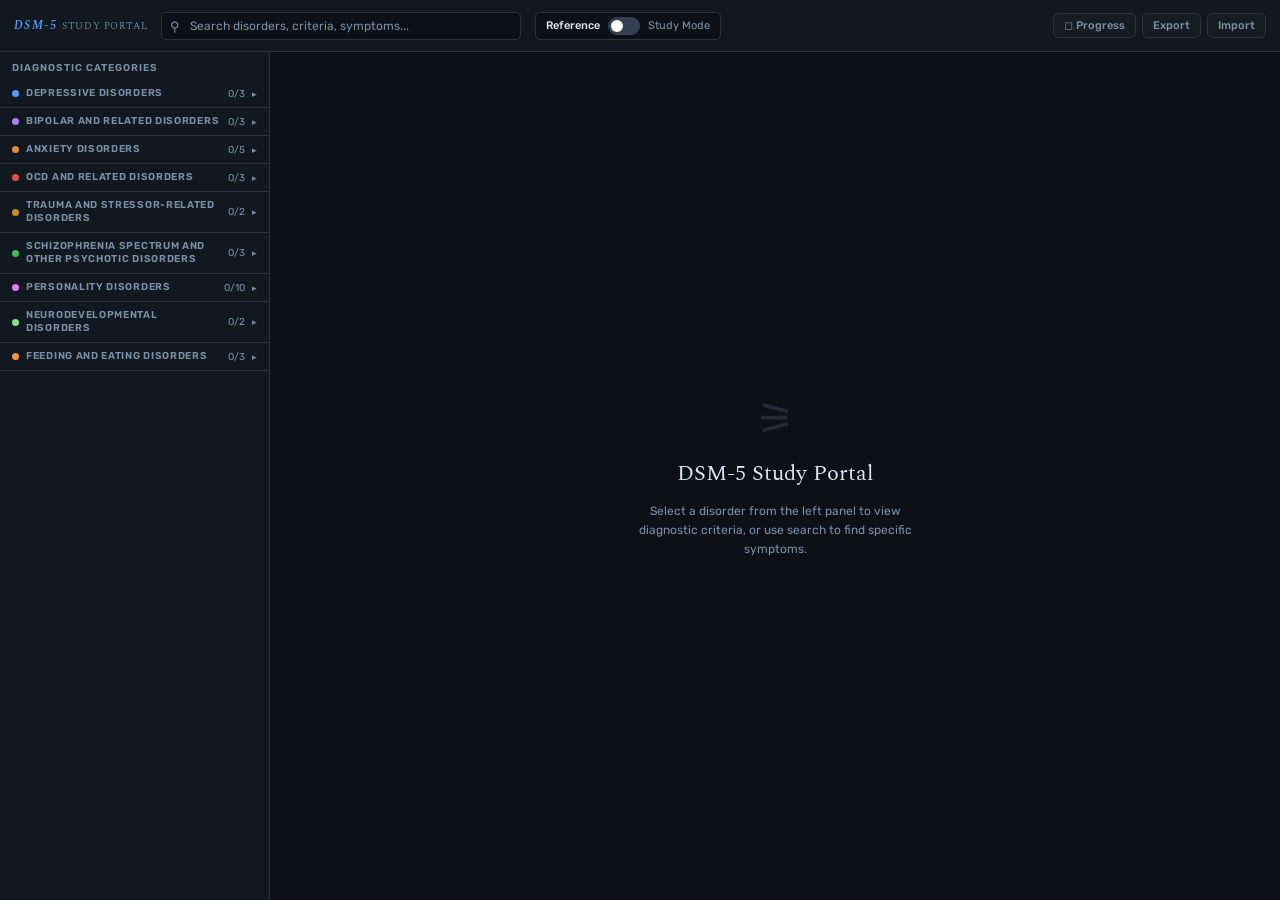
==== index.html @ ae320c0e "Refactor from one portable file solution. Move to fully hosted site architecture" ====
<!DOCTYPE html>
<html lang="en">
<head>
<meta charset="UTF-8">
<meta name="viewport" content="width=device-width, initial-scale=1.0">
<title>DSM-5 Diagnostic Criteria Study Portal</title>
<link href="https://fonts.googleapis.com/css2?family=Spectral:ital,wght@0,400;0,600;1,400&family=Rubik:wght@300;400;500;600&display=swap" rel="stylesheet">
<link rel="stylesheet" href="./styles.css">
</head>
<body>

<!-- TOPBAR -->
<div class="topbar">
  <button class="hamburger" id="hamburger" onclick="toggleDrawer()" aria-label="Menu">
    <span></span><span></span><span></span>
  </button>
  <div class="logo">DSM-5<span>STUDY PORTAL</span></div>
  <div class="search-wrap">
    <span class="si">&#9906;</span>
    <input type="text" id="searchInput" placeholder="Search disorders, criteria, symptoms..." autocomplete="off" />
  </div>
  <div class="mode-wrap">
    <span id="modeLeft">Reference</span>
    <label class="toggle">
      <input type="checkbox" id="studyToggle" />
      <span class="tslider"></span>
    </label>
    <span id="modeRight">Study Mode</span>
  </div>
  <div class="topbar-right">
    <button class="btn" onclick="showStats()">&#9723; Progress</button>
    <button class="btn" onclick="showExport()">Export</button>
    <button class="btn" onclick="showImport()">Import</button>
  </div>
</div>

<!-- SIDEBAR OVERLAY (mobile tap-outside-to-close) -->
<div class="sidebar-overlay" id="sidebarOverlay" onclick="closeDrawer()"></div>

<!-- MAIN -->
<div class="main">
  <div class="sidebar" id="sidebar"></div>
  <div class="content" id="content"></div>
</div>

<!-- QUIZ MODAL -->
<div class="modal-overlay" id="quizModal" style="display:none">
  <div class="modal" id="quizContent"></div>
</div>

<!-- STATS MODAL -->
<div class="modal-overlay" id="statsModal" style="display:none" onclick="if(event.target===this)closeModal('statsModal')">
  <div class="modal" id="statsContent"></div>
</div>

<!-- EXPORT MODAL -->
<div class="modal-overlay" id="exportModal" style="display:none" onclick="if(event.target===this)closeModal('exportModal')">
  <div class="modal" id="exportContent"></div>
</div>

<!-- IMPORT MODAL -->
<div class="modal-overlay" id="importModal" style="display:none" onclick="if(event.target===this)closeModal('importModal')">
  <div class="modal" id="importContent"></div>
</div>

<!-- FLASHCARD MODAL -->
<div class="modal-overlay" id="flashcardModal" style="display:none">
  <div class="modal fc-modal" id="flashcardContent"></div>
</div>

<!-- App scripts: load order matters (each file declares globals consumed by the next) -->
<script src="./js/data.js"></script>
<script src="./js/progress.js"></script>
<script src="./js/render.js"></script>
<script src="./js/quiz.js"></script>
<script src="./js/flashcards.js"></script>
<script src="./js/modals.js"></script>
<script src="./js/app.js"></script>

</body>
</html>
---- styles.css ----
:root {
  --bg: #0d1117;
  --sidebar: #111820;
  --card: #161c24;
  --card2: #1c2430;
  --border: #2a3240;
  --border2: #344052;
  --text: #dce6f0;
  --muted: #7a8fa6;
  --accent: #4d9cf6;
  --green: #3dba55;
  --yellow: #c8901e;
  --red: #e05252;
  --purple: #b07df0;
  --orange: #e8893a;
}
* { box-sizing: border-box; margin: 0; padding: 0; }
html, body { height: 100%; }
body {
  font-family: 'Rubik', sans-serif;
  background: var(--bg);
  color: var(--text);
  display: flex;
  flex-direction: column;
  height: 100vh;
  overflow: hidden;
  font-size: 13px;
}

/* TOPBAR */
.topbar {
  height: 52px;
  background: var(--sidebar);
  border-bottom: 1px solid var(--border);
  display: flex;
  align-items: center;
  padding: 0 14px;
  gap: 14px;
  flex-shrink: 0;
  z-index: 50;
}
.logo {
  font-size: 12px;
  font-weight: 600;
  letter-spacing: 0.12em;
  color: var(--accent);
  white-space: nowrap;
  font-family: 'Spectral', serif;
  font-style: italic;
}
.logo span { color: var(--muted); font-style: normal; font-weight: 300; font-size: 10px; margin-left: 4px; letter-spacing: 0.06em; }
.search-wrap { flex: 1; max-width: 360px; position: relative; }
.search-wrap input {
  width: 100%;
  background: var(--bg);
  border: 1px solid var(--border);
  border-radius: 5px;
  padding: 6px 10px 6px 28px;
  color: var(--text);
  font-family: 'Rubik', sans-serif;
  font-size: 12px;
  outline: none;
  transition: border-color 0.15s;
}
.search-wrap input:focus { border-color: var(--accent); }
.search-wrap input::placeholder { color: var(--muted); }
.si { position: absolute; left: 9px; top: 50%; transform: translateY(-50%); color: var(--muted); font-size: 13px; pointer-events: none; }
.mode-wrap {
  display: flex;
  align-items: center;
  gap: 8px;
  font-size: 11px;
  color: var(--muted);
  white-space: nowrap;
  padding: 4px 10px;
  background: var(--bg);
  border: 1px solid var(--border);
  border-radius: 5px;
}
.mode-label-active { color: var(--text); font-weight: 500; }
.toggle { position: relative; width: 32px; height: 18px; cursor: pointer; flex-shrink: 0; }
.toggle input { opacity: 0; width: 0; height: 0; }
.tslider {
  position: absolute; inset: 0;
  background: var(--border2);
  border-radius: 18px;
  transition: background 0.2s;
}
.tslider:before {
  content: '';
  position: absolute;
  width: 12px; height: 12px;
  background: #fff;
  border-radius: 50%;
  top: 3px; left: 3px;
  transition: transform 0.2s;
}
.toggle input:checked + .tslider { background: var(--accent); }
.toggle input:checked + .tslider:before { transform: translateX(14px); }
.topbar-right { display: flex; gap: 6px; margin-left: auto; }
.btn {
  background: var(--card);
  border: 1px solid var(--border);
  color: var(--muted);
  padding: 5px 10px;
  border-radius: 5px;
  font-size: 11px;
  cursor: pointer;
  font-family: 'Rubik', sans-serif;
  transition: all 0.15s;
  white-space: nowrap;
  font-weight: 500;
}
.btn:hover { border-color: var(--accent); color: var(--text); }
.btn-primary { background: var(--accent); color: #000; border-color: var(--accent); font-weight: 600; }
.btn-primary:hover { background: #74b4f8; }
.btn-danger { border-color: var(--red); color: var(--red); }
.btn-danger:hover { background: rgba(224,82,82,0.1); }

/* LAYOUT */
.main { display: flex; flex: 1; overflow: hidden; }

/* SIDEBAR */
.sidebar {
  width: 270px;
  background: var(--sidebar);
  border-right: 1px solid var(--border);
  overflow-y: auto;
  flex-shrink: 0;
  padding-bottom: 20px;
}
.sidebar::-webkit-scrollbar { width: 4px; }
.sidebar::-webkit-scrollbar-thumb { background: var(--border2); border-radius: 4px; }
.sidebar-header {
  padding: 10px 12px 6px;
  font-size: 10px;
  font-weight: 600;
  text-transform: uppercase;
  letter-spacing: 0.1em;
  color: var(--muted);
}
.chapter-block { border-bottom: 1px solid var(--border); }
.chapter-hdr {
  display: flex;
  align-items: center;
  padding: 7px 12px;
  cursor: pointer;
  gap: 7px;
  user-select: none;
  transition: background 0.1s;
}
.chapter-hdr:hover { background: rgba(255,255,255,0.02); }
.ch-dot { width: 7px; height: 7px; border-radius: 50%; flex-shrink: 0; }
.ch-name { font-size: 10px; font-weight: 600; text-transform: uppercase; letter-spacing: 0.07em; color: var(--muted); flex: 1; line-height: 1.3; }
.ch-pct { font-size: 10px; color: var(--muted); }
.ch-arr { font-size: 9px; color: var(--muted); transition: transform 0.2s; }
.chapter-block.open .ch-arr { transform: rotate(90deg); }
.disorder-list { display: none; padding: 2px 0; }
.chapter-block.open .disorder-list { display: block; }
.d-item {
  display: flex;
  align-items: center;
  padding: 5px 12px 5px 26px;
  cursor: pointer;
  gap: 7px;
  transition: all 0.1s;
  border-left: 2px solid transparent;
}
.d-item:hover { background: rgba(255,255,255,0.03); color: var(--text); }
.d-item.active { background: rgba(77,156,246,0.08); border-left-color: var(--accent); }
.d-name { font-size: 11px; color: var(--muted); line-height: 1.3; flex: 1; transition: color 0.1s; }
.d-item:hover .d-name, .d-item.active .d-name { color: var(--text); }
.d-item.active .d-name { color: var(--accent); }
.mbadge { width: 5px; height: 5px; border-radius: 50%; flex-shrink: 0; background: var(--border2); }
.mbadge.mastered { background: var(--green); }
.mbadge.learning { background: var(--yellow); }
.mbadge.attempted { background: var(--red); }

/* CONTENT */
.content { flex: 1; overflow-y: auto; padding: 24px 28px; }
.content::-webkit-scrollbar { width: 5px; }
.content::-webkit-scrollbar-thumb { background: var(--border2); border-radius: 4px; }

/* EMPTY STATE */
.empty {
  display: flex;
  flex-direction: column;
  align-items: center;
  justify-content: center;
  height: 100%;
  gap: 12px;
  color: var(--muted);
  text-align: center;
}
.empty-icon { font-size: 44px; opacity: 0.2; }
.empty h2 { font-family: 'Spectral', serif; font-size: 22px; color: var(--text); font-weight: 400; }
.empty p { font-size: 12px; max-width: 280px; line-height: 1.6; }

/* DISORDER CARD */
.disorder-card { max-width: 780px; }
.dcard-top {
  padding-bottom: 16px;
  margin-bottom: 20px;
  border-bottom: 1px solid var(--border);
  display: flex;
  justify-content: space-between;
  align-items: flex-start;
  gap: 16px;
}
.dcard-top-left { flex: 1; }
.dcode { font-size: 10px; font-weight: 600; letter-spacing: 0.12em; text-transform: uppercase; color: var(--muted); margin-bottom: 4px; }
.dtitle { font-family: 'Spectral', serif; font-size: 26px; font-weight: 600; color: var(--text); line-height: 1.2; margin-bottom: 8px; }
.dtags { display: flex; gap: 6px; flex-wrap: wrap; }
.tag {
  font-size: 10px;
  padding: 2px 7px;
  border-radius: 10px;
  border: 1px solid var(--border2);
  color: var(--muted);
}
.dcard-actions { display: flex; gap: 6px; flex-shrink: 0; padding-top: 4px; }

.sec-label {
  font-size: 10px;
  font-weight: 600;
  text-transform: uppercase;
  letter-spacing: 0.1em;
  color: var(--muted);
  margin: 16px 0 10px;
  display: flex;
  align-items: center;
  gap: 8px;
}
.sec-label::after { content: ''; flex: 1; height: 1px; background: var(--border); }

/* CRITERIA BLOCK */
.crit-block {
  background: var(--card);
  border: 1px solid var(--border);
  border-radius: 8px;
  margin-bottom: 10px;
  overflow: hidden;
  transition: border-color 0.15s;
}
.crit-block:hover { border-color: var(--border2); }
.crit-hdr { display: flex; align-items: flex-start; padding: 13px 14px; gap: 11px; }
.clabel {
  width: 22px; height: 22px;
  background: var(--accent);
  color: #000;
  border-radius: 4px;
  display: flex; align-items: center; justify-content: center;
  font-weight: 700; font-size: 11px;
  flex-shrink: 0; margin-top: 1px;
}
.crit-meta { flex: 1; }
.ctitle { font-weight: 500; font-size: 13px; margin-bottom: 3px; color: var(--text); }
.ctext { font-size: 12px; color: var(--muted); line-height: 1.6; }

/* STUDY MODE REVEAL */
.crit-body-wrap { position: relative; }
.crit-body { transition: none; }
.crit-body.hidden { display: none; }
.reveal-row {
  padding: 8px 14px 12px 47px;
  background: var(--card);
}
.reveal-btn {
  border: 1px dashed var(--border2);
  background: none;
  color: var(--muted);
  padding: 5px 12px;
  border-radius: 4px;
  font-size: 11px;
  cursor: pointer;
  font-family: 'Rubik', sans-serif;
  transition: all 0.15s;
}
.reveal-btn:hover { border-color: var(--accent); color: var(--accent); }

/* SUBCRITERIA */
.sub-list { margin-top: 8px; padding-top: 8px; border-top: 1px solid var(--border); padding-left: 0; }
.sub-item { display: flex; gap: 9px; padding: 4px 0; }
.slabel { color: var(--accent); font-weight: 500; min-width: 18px; flex-shrink: 0; font-size: 12px; }
.stext { font-size: 12px; color: var(--muted); line-height: 1.55; }

/* INFO BLOCKS */
.info-grid { display: grid; grid-template-columns: 1fr 1fr; gap: 10px; }
.info-block {
  background: var(--card);
  border: 1px solid var(--border);
  border-radius: 8px;
  padding: 12px 14px;
}
.info-block.full { grid-column: 1 / -1; }
.ibtitle { font-size: 10px; font-weight: 600; text-transform: uppercase; letter-spacing: 0.1em; color: var(--muted); margin-bottom: 8px; }
.ibtext { font-size: 12px; color: var(--text); line-height: 1.6; }
.iblist { list-style: none; }
.iblist li { font-size: 12px; color: var(--text); line-height: 1.6; padding: 2px 0; display: flex; gap: 6px; }
.iblist li::before { content: '•'; color: var(--accent); flex-shrink: 0; }

/* MASTERY ROW */
.mastery-row {
  display: flex;
  align-items: center;
  gap: 10px;
  margin-bottom: 20px;
  background: var(--card);
  border: 1px solid var(--border);
  border-radius: 8px;
  padding: 10px 14px;
}
.mastery-label { font-size: 11px; color: var(--muted); font-weight: 500; }
.mastery-score { font-size: 22px; font-family: 'Spectral', serif; font-weight: 600; }
.mastery-score.green { color: var(--green); }
.mastery-score.yellow { color: var(--yellow); }
.mastery-score.red { color: var(--red); }
.mastery-score.none { color: var(--muted); }
.mastery-detail { font-size: 11px; color: var(--muted); }
.mastery-sep { color: var(--border2); margin: 0 4px; }

/* MODAL */
.modal-overlay {
  position: fixed; inset: 0;
  background: rgba(0,0,0,0.75);
  z-index: 200;
  display: flex; align-items: center; justify-content: center;
  padding: 20px;
}
.modal {
  background: var(--sidebar);
  border: 1px solid var(--border2);
  border-radius: 12px;
  width: 100%; max-width: 620px;
  max-height: 88vh;
  overflow-y: auto;
  padding: 24px;
}
.modal::-webkit-scrollbar { width: 4px; }
.modal::-webkit-scrollbar-thumb { background: var(--border2); }
.modal-hdr { display: flex; justify-content: space-between; align-items: center; margin-bottom: 20px; }
.modal-title { font-family: 'Spectral', serif; font-size: 20px; font-weight: 600; }
.modal-close {
  background: none; border: 1px solid var(--border); color: var(--muted);
  width: 28px; height: 28px; border-radius: 5px; font-size: 16px;
  cursor: pointer; display: flex; align-items: center; justify-content: center;
  transition: all 0.15s;
}
.modal-close:hover { color: var(--text); border-color: var(--border2); }

/* QUIZ */
.quiz-phase-intro .qintro-disorder { font-family: 'Spectral', serif; font-size: 22px; font-weight: 600; margin-bottom: 6px; }
.quiz-phase-intro .qintro-sub { font-size: 12px; color: var(--muted); margin-bottom: 16px; }
.quiz-recall-area {
  width: 100%; background: var(--bg);
  border: 1px solid var(--border); border-radius: 6px;
  padding: 10px 12px; color: var(--text);
  font-family: 'Rubik', sans-serif; font-size: 12px;
  min-height: 100px; resize: vertical; outline: none;
  transition: border-color 0.15s; line-height: 1.6;
  margin-bottom: 12px;
}
.quiz-recall-area:focus { border-color: var(--accent); }
.quiz-recall-area::placeholder { color: var(--muted); }
.quiz-crit-card {
  background: var(--card);
  border: 1px solid var(--border);
  border-radius: 8px;
  padding: 14px;
  margin-bottom: 12px;
}
.qcc-lbl { font-size: 10px; font-weight: 600; text-transform: uppercase; letter-spacing: 0.1em; color: var(--accent); margin-bottom: 4px; }
.qcc-title { font-weight: 500; font-size: 13px; margin-bottom: 6px; }
.qcc-text { font-size: 12px; color: var(--muted); line-height: 1.6; margin-bottom: 12px; }
.qcc-sub { font-size: 12px; color: var(--muted); line-height: 1.55; padding: 4px 0; display: flex; gap: 8px; }
.qcc-sub .snum { color: var(--accent); font-weight: 500; min-width: 16px; }
.assess-row { display: flex; gap: 6px; margin-top: 8px; }
.assess-btn {
  flex: 1; padding: 7px 4px; border-radius: 5px;
  border: 1px solid var(--border); background: transparent;
  color: var(--muted); font-size: 11px; cursor: pointer;
  font-family: 'Rubik', sans-serif; transition: all 0.15s; font-weight: 500; text-align: center;
}
.assess-btn:hover { border-color: var(--border2); color: var(--text); }
.assess-btn.sel-knew { background: rgba(61,186,85,0.15); border-color: var(--green); color: var(--green); }
.assess-btn.sel-partial { background: rgba(200,144,30,0.12); border-color: var(--yellow); color: var(--yellow); }
.assess-btn.sel-missed { background: rgba(224,82,82,0.12); border-color: var(--red); color: var(--red); }
.quiz-progress-bar {
  background: var(--border);
  height: 3px; border-radius: 3px;
  margin-bottom: 16px; overflow: hidden;
}
.quiz-progress-fill { height: 100%; background: var(--accent); border-radius: 3px; transition: width 0.3s; }
.quiz-summary-score { text-align: center; padding: 20px 0; }
.qs-num { font-family: 'Spectral', serif; font-size: 52px; font-weight: 600; }
.qs-num.green { color: var(--green); }
.qs-num.yellow { color: var(--yellow); }
.qs-num.red { color: var(--red); }
.qs-label { font-size: 12px; color: var(--muted); margin-top: 4px; }
.qs-breakdown { display: flex; gap: 12px; justify-content: center; margin-top: 12px; }
.qs-bd-item { text-align: center; }
.qs-bd-num { font-size: 18px; font-weight: 600; font-family: 'Spectral', serif; }
.qs-bd-lbl { font-size: 10px; color: var(--muted); }

/* FLASHCARDS */
.fc-modal { max-width: 640px; }
.fc-hdr-row { display: flex; align-items: center; gap: 10px; margin-bottom: 14px; }
.fc-counter { font-size: 11px; color: var(--muted); font-weight: 500; white-space: nowrap; }
.fc-tag {
  font-size: 9px; font-weight: 600; text-transform: uppercase; letter-spacing: 0.08em;
  padding: 2px 7px; border-radius: 10px;
  border: 1px solid var(--border2); color: var(--muted);
  white-space: nowrap;
}
.fc-tag.criterion { color: var(--accent); border-color: var(--accent); }
.fc-tag.list { color: var(--purple); border-color: var(--purple); }
.fc-tag.duration { color: var(--yellow); border-color: var(--yellow); }
.fc-tag.differential { color: var(--red); border-color: var(--red); }
.fc-tag.specifier { color: var(--orange); border-color: var(--orange); }
.fc-tag.mnemonic { color: var(--green); border-color: var(--green); }
.fc-tag.pearl { color: var(--accent); border-color: var(--accent); }
.fc-tag.overview { color: var(--muted); border-color: var(--border2); }
.fc-progress {
  flex: 1;
  background: var(--border);
  height: 3px; border-radius: 3px; overflow: hidden;
}
.fc-progress-fill { height: 100%; background: var(--accent); transition: width 0.25s; }
.fc-card {
  background: var(--card);
  border: 1px solid var(--border);
  border-radius: 10px;
  padding: 22px 20px;
  min-height: 220px;
  display: flex; flex-direction: column;
  margin-bottom: 12px;
}
.fc-front {
  font-family: 'Spectral', serif;
  font-size: 17px;
  font-weight: 500;
  line-height: 1.5;
  color: var(--text);
  white-space: pre-line;
}
.fc-divider {
  border: none; border-top: 1px dashed var(--border2);
  margin: 16px 0 14px;
}
.fc-back {
  font-size: 13px;
  color: var(--text);
  line-height: 1.65;
  white-space: pre-line;
}
.fc-back .fcb-sub {
  display: block;
  margin: 6px 0;
  padding-left: 12px;
  border-left: 2px solid var(--border2);
  white-space: pre-line;
}
.fc-back .fcb-num { color: var(--accent); font-weight: 600; margin-right: 4px; }
.fc-reveal-wrap {
  flex: 1; display: flex; align-items: center; justify-content: center;
  margin-top: 14px;
}
.fc-reveal-btn {
  background: none;
  border: 1px dashed var(--border2);
  color: var(--muted);
  padding: 9px 18px;
  border-radius: 5px;
  font-size: 12px;
  font-family: 'Rubik', sans-serif;
  cursor: pointer;
  transition: all 0.15s;
}
.fc-reveal-btn:hover { border-color: var(--accent); color: var(--accent); }
.fc-mark-row { display: flex; gap: 8px; margin-bottom: 10px; }
.fc-mark-btn {
  flex: 1; padding: 9px; border-radius: 5px;
  border: 1px solid var(--border); background: transparent;
  color: var(--muted); font-size: 12px; cursor: pointer;
  font-family: 'Rubik', sans-serif; font-weight: 500;
  transition: all 0.15s;
}
.fc-mark-btn.review:hover { border-color: var(--red); color: var(--red); }
.fc-mark-btn.knew:hover { border-color: var(--green); color: var(--green); }
.fc-mark-btn.review.marked { background: rgba(224,82,82,0.15); border-color: var(--red); color: var(--red); }
.fc-mark-btn.knew.marked { background: rgba(61,186,85,0.15); border-color: var(--green); color: var(--green); }
.fc-nav-row { display: flex; gap: 6px; align-items: center; }
.fc-nav-row .btn { flex: 1; padding: 8px; }
.fc-nav-row .btn[disabled] { opacity: 0.4; cursor: not-allowed; }
.fc-hint { font-size: 10px; color: var(--muted); text-align: center; margin-top: 8px; }
.fc-summary { text-align: center; padding: 20px 0; }
.fc-sum-num { font-family: 'Spectral', serif; font-size: 48px; font-weight: 600; color: var(--accent); }
.fc-sum-row { display: flex; gap: 12px; justify-content: center; margin-top: 12px; margin-bottom: 18px; }
.fc-sum-item { text-align: center; }
.fc-sum-item .n { font-size: 20px; font-family: 'Spectral', serif; font-weight: 600; }
.fc-sum-item .l { font-size: 10px; color: var(--muted); text-transform: uppercase; letter-spacing: 0.08em; }
.fc-empty { text-align: center; padding: 40px 0; color: var(--muted); font-size: 13px; }
@media (max-width: 768px) {
  .fc-card { min-height: 260px; padding: 18px 14px; }
  .fc-front { font-size: 16px; }
  .fc-back { font-size: 13px; }
  .fc-mark-btn { padding: 12px; font-size: 13px; }
  .fc-nav-row .btn { padding: 11px; font-size: 12px; }
}

/* STATS MODAL */
.stats-grid { display: grid; grid-template-columns: repeat(3, 1fr); gap: 10px; margin-bottom: 20px; }
.stat-card { background: var(--card); border: 1px solid var(--border); border-radius: 8px; padding: 14px; text-align: center; }
.stat-val { font-family: 'Spectral', serif; font-size: 26px; font-weight: 600; }
.stat-val.green { color: var(--green); }
.stat-val.yellow { color: var(--yellow); }
.stat-val.red { color: var(--red); }
.stat-lbl { font-size: 10px; color: var(--muted); text-transform: uppercase; letter-spacing: 0.08em; margin-top: 2px; }
.chapter-prog-row {
  display: flex; align-items: center; gap: 10px;
  padding: 8px 0; border-bottom: 1px solid var(--border);
}
.ch-prog-name { font-size: 12px; flex: 1; }
.ch-prog-bar { flex: 2; background: var(--border); height: 4px; border-radius: 4px; overflow: hidden; }
.ch-prog-fill { height: 100%; border-radius: 4px; transition: width 0.4s; }
.ch-prog-pct { font-size: 11px; color: var(--muted); min-width: 32px; text-align: right; }

/* SEARCH RESULTS */
.sr-item {
  background: var(--card); border: 1px solid var(--border);
  border-radius: 8px; padding: 13px 15px; margin-bottom: 8px;
  cursor: pointer; transition: border-color 0.15s;
}
.sr-item:hover { border-color: var(--accent); }
.sr-disorder { font-weight: 500; font-size: 13px; margin-bottom: 2px; }
.sr-chapter { font-size: 10px; color: var(--muted); margin-bottom: 5px; text-transform: uppercase; letter-spacing: 0.07em; }
.sr-snippet { font-size: 11px; color: var(--muted); line-height: 1.5; }
.hl { background: rgba(77,156,246,0.18); color: var(--accent); border-radius: 2px; padding: 0 1px; }
.sr-empty { color: var(--muted); font-size: 13px; text-align: center; padding: 40px 0; }

/* IMPORT TEXTAREA */
.import-area {
  width: 100%; background: var(--bg);
  border: 1px solid var(--border); border-radius: 6px;
  padding: 10px; color: var(--text);
  font-family: monospace; font-size: 11px;
  min-height: 120px; resize: vertical; outline: none;
  margin-bottom: 10px;
}
.import-area:focus { border-color: var(--accent); }

/* HAMBURGER BUTTON - hidden on desktop */
.hamburger {
  display: none;
  background: none;
  border: 1px solid var(--border);
  border-radius: 5px;
  color: var(--muted);
  width: 34px; height: 34px;
  cursor: pointer;
  flex-direction: column;
  align-items: center;
  justify-content: center;
  gap: 4px;
  flex-shrink: 0;
  transition: border-color 0.15s;
}
.hamburger:hover { border-color: var(--accent); color: var(--text); }
.hamburger span {
  display: block;
  width: 16px; height: 1.5px;
  background: currentColor;
  border-radius: 2px;
  transition: all 0.2s;
}
.hamburger.open span:nth-child(1) { transform: translateY(5.5px) rotate(45deg); }
.hamburger.open span:nth-child(2) { opacity: 0; }
.hamburger.open span:nth-child(3) { transform: translateY(-5.5px) rotate(-45deg); }

/* SIDEBAR OVERLAY - mobile only */
.sidebar-overlay {
  display: none;
  position: fixed;
  inset: 0;
  background: rgba(0,0,0,0.6);
  z-index: 98;
}

/* SIDEBAR FOOTER for mobile actions */
.sidebar-footer {
  display: none;
  padding: 12px;
  border-top: 1px solid var(--border);
  gap: 6px;
  flex-direction: column;
}
.sidebar-footer .btn { text-align: center; padding: 10px; font-size: 12px; }

/* ============================================================
   MOBILE LAYOUT - auto-detected via media query
   ============================================================ */
@media (max-width: 768px) {

  body { font-size: 14px; }

  /* Topbar: logo + search + hamburger only */
  .topbar { padding: 0 12px; gap: 10px; height: 52px; }
  .topbar-right { display: none; }
  .mode-wrap { display: none; }
  .search-wrap { max-width: none; flex: 1; }
  .search-wrap input { font-size: 14px; padding: 8px 10px 8px 30px; }
  .hamburger { display: flex; }

  /* Sidebar becomes off-canvas drawer */
  .sidebar {
    position: fixed;
    top: 52px;
    left: 0;
    bottom: 0;
    width: 300px;
    max-width: 85vw;
    z-index: 99;
    transform: translateX(-100%);
    transition: transform 0.25s cubic-bezier(0.4, 0, 0.2, 1);
    border-right: 1px solid var(--border2);
    padding-bottom: 0;
    display: flex;
    flex-direction: column;
  }
  .sidebar.drawer-open { transform: translateX(0); }
  .sidebar-overlay { display: block; opacity: 0; pointer-events: none; transition: opacity 0.25s; top: 52px; }
  .sidebar-overlay.visible { opacity: 1; pointer-events: auto; }

  /* Scrollable disorder list inside drawer */
  .sidebar-scroll {
    flex: 1;
    overflow-y: auto;
    -webkit-overflow-scrolling: touch;
  }

  /* Footer buttons inside drawer */
  .sidebar-footer { display: flex; }

  /* Content takes full width */
  .content { padding: 16px; }

  /* Disorder card */
  .disorder-card { max-width: 100%; }
  .dcard-top { flex-direction: column; gap: 10px; }
  .dcard-actions { flex-wrap: wrap; }
  .dcard-actions .btn { flex: 1; text-align: center; padding: 9px 8px; font-size: 12px; }
  .dtitle { font-size: 21px; }

  /* Mastery row wraps gracefully */
  .mastery-row { flex-wrap: wrap; gap: 6px; }
  .mastery-sep { display: none; }

  /* Criteria blocks: larger tap targets */
  .crit-hdr { padding: 14px 12px; }
  .reveal-btn { padding: 10px 14px; font-size: 13px; width: 100%; }
  .reveal-row { padding: 8px 12px 12px; }

  /* Assess buttons: taller */
  .assess-btn { padding: 11px 4px; font-size: 12px; }

  /* Info grid single column */
  .info-grid { grid-template-columns: 1fr; }
  .info-block.full { grid-column: 1; }

  /* Modals: full screen slide-up on mobile */
  .modal-overlay { align-items: flex-end; padding: 0; }
  .modal {
    border-radius: 14px 14px 0 0;
    max-width: 100%;
    max-height: 92vh;
    padding: 20px 16px;
    border-left: none;
    border-right: none;
    border-bottom: none;
  }

  /* Stats grid 2-col instead of 3 */
  .stats-grid { grid-template-columns: repeat(2, 1fr); }

  /* Search results */
  .sr-item { padding: 14px; }
  .sr-disorder { font-size: 14px; }

  /* Empty state */
  .empty h2 { font-size: 19px; }
  .empty p { font-size: 13px; }

  /* Study mode toggle in sidebar footer instead of topbar */
  .mobile-mode-wrap {
    display: flex;
    align-items: center;
    justify-content: space-between;
    padding: 10px 12px;
    border-bottom: 1px solid var(--border);
    font-size: 12px;
    color: var(--muted);
  }
  .mobile-mode-inner { display: flex; align-items: center; gap: 8px; }
}

@media (max-width: 768px) {
  /* Ensure chapter/disorder items have comfortable tap height */
  .chapter-hdr { padding: 11px 12px; }
  .d-item { padding: 9px 12px 9px 28px; }
  .d-name { font-size: 12px; }
  .ch-name { font-size: 11px; }
}
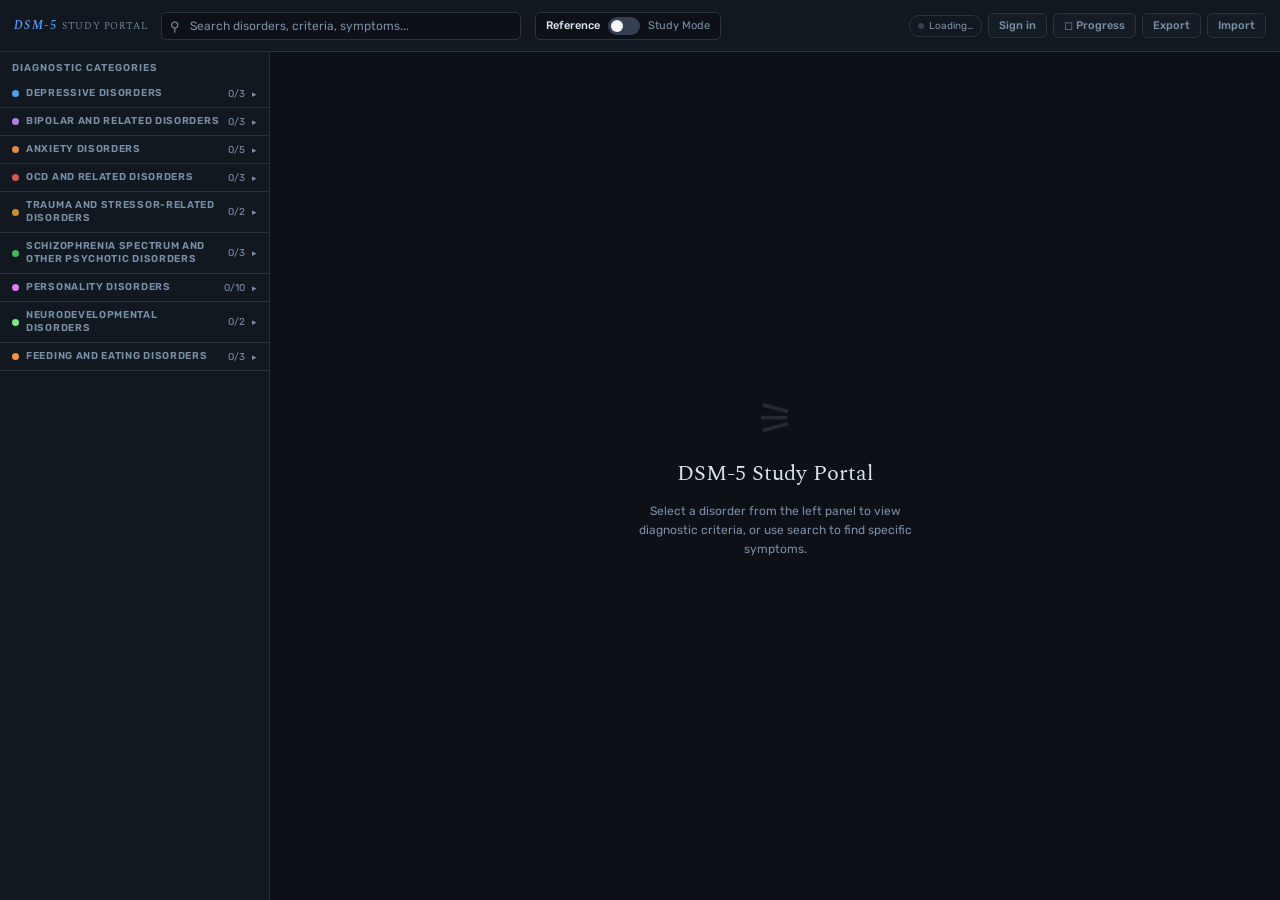
==== commit 101d8e39: "Add Google Drive sync (drive.appdata, browser-only OAuth) Stores progress as a JSON blob in the per-" ====
--- a/index.html
+++ b/index.html
@@ -6,6 +6,8 @@
 <title>DSM-5 Diagnostic Criteria Study Portal</title>
 <link href="https://fonts.googleapis.com/css2?family=Spectral:ital,wght@0,400;0,600;1,400&family=Rubik:wght@300;400;500;600&display=swap" rel="stylesheet">
 <link rel="stylesheet" href="./styles.css">
+<!-- Google Identity Services for OAuth (Drive sync). Loads async; drive.js polls for readiness. -->
+<script src="https://accounts.google.com/gsi/client" async defer></script>
 </head>
 <body>
 
@@ -28,6 +30,8 @@
     <span id="modeRight">Study Mode</span>
   </div>
   <div class="topbar-right">
+    <span class="drive-status" data-kind="loading">Loading…</span>
+    <button class="btn drive-sign-btn" disabled>Sign in</button>
     <button class="btn" onclick="showStats()">&#9723; Progress</button>
     <button class="btn" onclick="showExport()">Export</button>
     <button class="btn" onclick="showImport()">Import</button>
@@ -71,6 +75,7 @@
 <!-- App scripts: load order matters (each file declares globals consumed by the next) -->
 <script src="./js/data.js"></script>
 <script src="./js/progress.js"></script>
+<script src="./js/drive.js"></script>
 <script src="./js/render.js"></script>
 <script src="./js/quiz.js"></script>
 <script src="./js/flashcards.js"></script>
--- a/styles.css
+++ b/styles.css
@@ -116,6 +116,33 @@
 .btn-primary:hover { background: #74b4f8; }
 .btn-danger { border-color: var(--red); color: var(--red); }
 .btn-danger:hover { background: rgba(224,82,82,0.1); }
+
+/* DRIVE SYNC STATUS PILL */
+.drive-status {
+  font-size: 10px;
+  color: var(--muted);
+  padding: 4px 8px;
+  border: 1px solid var(--border);
+  border-radius: 10px;
+  display: inline-flex;
+  align-items: center;
+  gap: 5px;
+  white-space: nowrap;
+  align-self: center;
+}
+.drive-status::before {
+  content: '';
+  width: 6px; height: 6px;
+  border-radius: 50%;
+  background: var(--border2);
+  flex-shrink: 0;
+}
+.drive-status[data-kind="synced"]::before { background: var(--green); }
+.drive-status[data-kind="syncing"]::before,
+.drive-status[data-kind="pending"]::before { background: var(--yellow); }
+.drive-status[data-kind="error"]::before { background: var(--red); }
+.drive-status[data-kind="signed_out"] { display: none; }
+.drive-status[data-kind="disabled"] { display: none; }
 
 /* LAYOUT */
 .main { display: flex; flex: 1; overflow: hidden; }
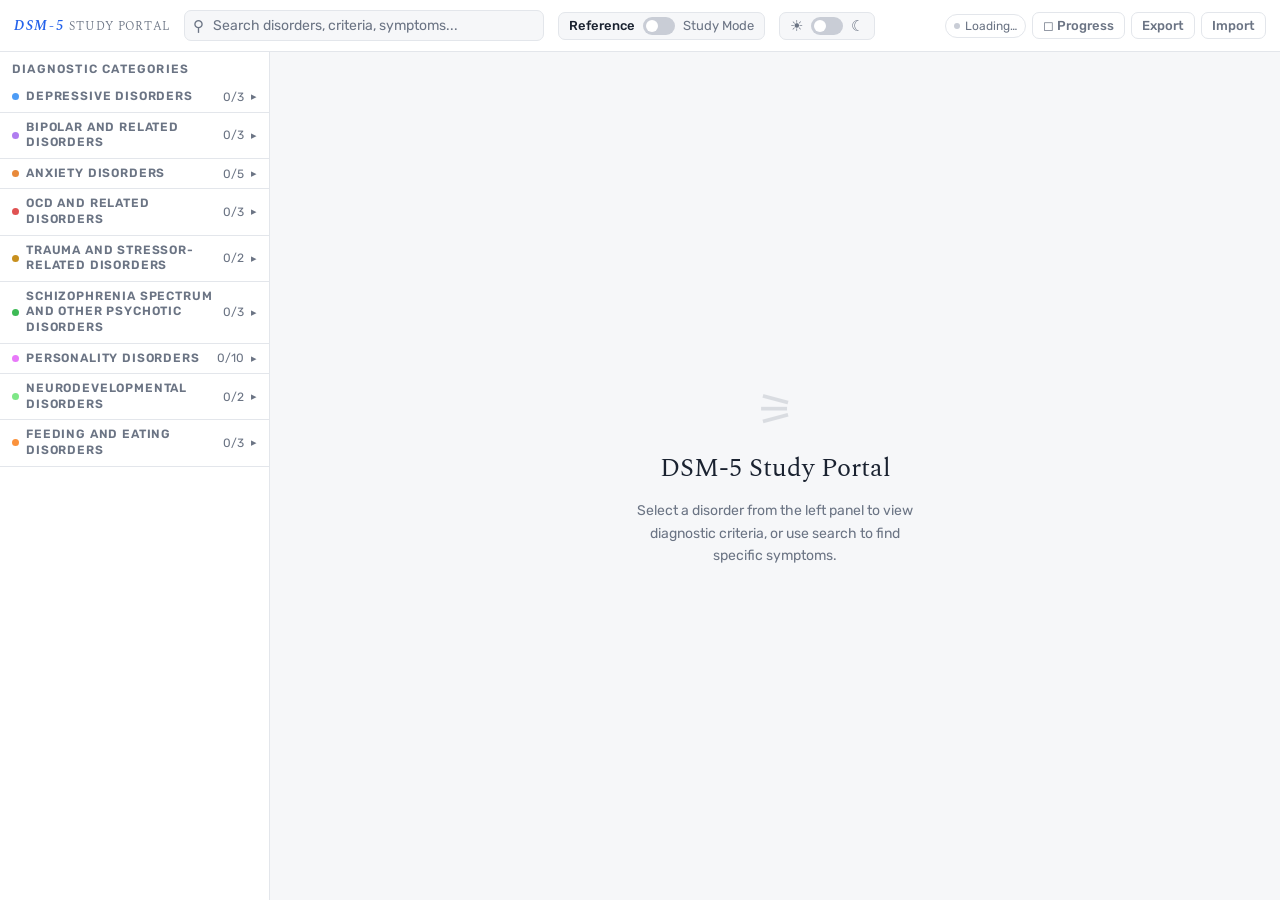
==== commit b095123d: "Enhance mobile UI with theme toggle and improve medication display - Added a mobile theme toggle fea" ====
--- a/index.html
+++ b/index.html
@@ -5,6 +5,15 @@
 <meta name="viewport" content="width=device-width, initial-scale=1.0">
 <title>DSM-5 Diagnostic Criteria Study Portal</title>
 <link href="https://fonts.googleapis.com/css2?family=Spectral:ital,wght@0,400;0,600;1,400&family=Rubik:wght@300;400;500;600&display=swap" rel="stylesheet">
+<!-- Apply persisted theme before stylesheet renders to avoid flash of wrong theme -->
+<script>
+  (function(){
+    try {
+      var t = localStorage.getItem('dsm5_theme');
+      if (t === 'dark') document.documentElement.setAttribute('data-theme', 'dark');
+    } catch(e) {}
+  })();
+</script>
 <link rel="stylesheet" href="./styles.css">
 <!-- Google Identity Services for OAuth (Drive sync). Loads async; drive.js polls for readiness. -->
 <script src="https://accounts.google.com/gsi/client" async defer></script>
@@ -28,6 +37,14 @@
       <span class="tslider"></span>
     </label>
     <span id="modeRight">Study Mode</span>
+  </div>
+  <div class="mode-wrap theme-wrap" title="Toggle light / dark theme">
+    <span style="font-size:15px" aria-hidden="true">☀</span>
+    <label class="toggle">
+      <input type="checkbox" id="themeToggle" aria-label="Toggle dark theme" />
+      <span class="tslider"></span>
+    </label>
+    <span style="font-size:15px" aria-hidden="true">☾</span>
   </div>
   <div class="topbar-right">
     <span class="drive-status" data-kind="loading">Loading…</span>
--- a/styles.css
+++ b/styles.css
@@ -1,4 +1,26 @@
 :root {
+  /* Light theme — default */
+  --bg: #f6f7f9;
+  --sidebar: #ffffff;
+  --card: #ffffff;
+  --card2: #f1f3f6;
+  --border: #e3e6eb;
+  --border2: #c9cdd6;
+  --text: #1a2230;
+  --muted: #6b7484;
+  --accent: #2563eb;
+  --accent-soft: rgba(37, 99, 235, 0.10);
+  --green: #16a34a;
+  --yellow: #b45309;
+  --red: #dc2626;
+  --purple: #7c3aed;
+  --orange: #ea580c;
+  --shadow-card: 0 1px 2px rgba(15, 23, 42, 0.04), 0 1px 3px rgba(15, 23, 42, 0.03);
+  --shadow-pop: 0 10px 30px rgba(15, 23, 42, 0.12);
+  --hover-row: rgba(15, 23, 42, 0.04);
+}
+
+:root[data-theme="dark"] {
   --bg: #0d1117;
   --sidebar: #111820;
   --card: #161c24;
@@ -8,11 +30,15 @@
   --text: #dce6f0;
   --muted: #7a8fa6;
   --accent: #4d9cf6;
+  --accent-soft: rgba(77, 156, 246, 0.12);
   --green: #3dba55;
   --yellow: #c8901e;
   --red: #e05252;
   --purple: #b07df0;
   --orange: #e8893a;
+  --shadow-card: none;
+  --shadow-pop: 0 10px 30px rgba(0, 0, 0, 0.45);
+  --hover-row: rgba(255, 255, 255, 0.03);
 }
 * { box-sizing: border-box; margin: 0; padding: 0; }
 html, body { height: 100%; }
@@ -24,7 +50,7 @@
   flex-direction: column;
   height: 100vh;
   overflow: hidden;
-  font-size: 13px;
+  font-size: 15px;
 }
 
 /* TOPBAR */
@@ -40,7 +66,7 @@
   z-index: 50;
 }
 .logo {
-  font-size: 12px;
+  font-size: 14px;
   font-weight: 600;
   letter-spacing: 0.12em;
   color: var(--accent);
@@ -48,34 +74,34 @@
   font-family: 'Spectral', serif;
   font-style: italic;
 }
-.logo span { color: var(--muted); font-style: normal; font-weight: 300; font-size: 10px; margin-left: 4px; letter-spacing: 0.06em; }
+.logo span { color: var(--muted); font-style: normal; font-weight: 300; font-size: 12px; margin-left: 4px; letter-spacing: 0.06em; }
 .search-wrap { flex: 1; max-width: 360px; position: relative; }
 .search-wrap input {
   width: 100%;
   background: var(--bg);
   border: 1px solid var(--border);
-  border-radius: 5px;
+  border-radius: 7px;
   padding: 6px 10px 6px 28px;
   color: var(--text);
   font-family: 'Rubik', sans-serif;
-  font-size: 12px;
+  font-size: 14px;
   outline: none;
   transition: border-color 0.15s;
 }
 .search-wrap input:focus { border-color: var(--accent); }
 .search-wrap input::placeholder { color: var(--muted); }
-.si { position: absolute; left: 9px; top: 50%; transform: translateY(-50%); color: var(--muted); font-size: 13px; pointer-events: none; }
+.si { position: absolute; left: 9px; top: 50%; transform: translateY(-50%); color: var(--muted); font-size: 15px; pointer-events: none; }
 .mode-wrap {
   display: flex;
   align-items: center;
   gap: 8px;
-  font-size: 11px;
+  font-size: 13px;
   color: var(--muted);
   white-space: nowrap;
   padding: 4px 10px;
   background: var(--bg);
   border: 1px solid var(--border);
-  border-radius: 5px;
+  border-radius: 7px;
 }
 .mode-label-active { color: var(--text); font-weight: 500; }
 .toggle { position: relative; width: 32px; height: 18px; cursor: pointer; flex-shrink: 0; }
@@ -103,8 +129,8 @@
   border: 1px solid var(--border);
   color: var(--muted);
   padding: 5px 10px;
-  border-radius: 5px;
-  font-size: 11px;
+  border-radius: 7px;
+  font-size: 13px;
   cursor: pointer;
   font-family: 'Rubik', sans-serif;
   transition: all 0.15s;
@@ -119,11 +145,11 @@
 
 /* DRIVE SYNC STATUS PILL */
 .drive-status {
-  font-size: 10px;
+  font-size: 12px;
   color: var(--muted);
   padding: 4px 8px;
   border: 1px solid var(--border);
-  border-radius: 10px;
+  border-radius: 12px;
   display: inline-flex;
   align-items: center;
   gap: 5px;
@@ -160,7 +186,7 @@
 .sidebar::-webkit-scrollbar-thumb { background: var(--border2); border-radius: 4px; }
 .sidebar-header {
   padding: 10px 12px 6px;
-  font-size: 10px;
+  font-size: 12px;
   font-weight: 600;
   text-transform: uppercase;
   letter-spacing: 0.1em;
@@ -178,9 +204,9 @@
 }
 .chapter-hdr:hover { background: rgba(255,255,255,0.02); }
 .ch-dot { width: 7px; height: 7px; border-radius: 50%; flex-shrink: 0; }
-.ch-name { font-size: 10px; font-weight: 600; text-transform: uppercase; letter-spacing: 0.07em; color: var(--muted); flex: 1; line-height: 1.3; }
-.ch-pct { font-size: 10px; color: var(--muted); }
-.ch-arr { font-size: 9px; color: var(--muted); transition: transform 0.2s; }
+.ch-name { font-size: 12px; font-weight: 600; text-transform: uppercase; letter-spacing: 0.07em; color: var(--muted); flex: 1; line-height: 1.3; }
+.ch-pct { font-size: 12px; color: var(--muted); }
+.ch-arr { font-size: 11px; color: var(--muted); transition: transform 0.2s; }
 .chapter-block.open .ch-arr { transform: rotate(90deg); }
 .disorder-list { display: none; padding: 2px 0; }
 .chapter-block.open .disorder-list { display: block; }
@@ -195,7 +221,7 @@
 }
 .d-item:hover { background: rgba(255,255,255,0.03); color: var(--text); }
 .d-item.active { background: rgba(77,156,246,0.08); border-left-color: var(--accent); }
-.d-name { font-size: 11px; color: var(--muted); line-height: 1.3; flex: 1; transition: color 0.1s; }
+.d-name { font-size: 13px; color: var(--muted); line-height: 1.3; flex: 1; transition: color 0.1s; }
 .d-item:hover .d-name, .d-item.active .d-name { color: var(--text); }
 .d-item.active .d-name { color: var(--accent); }
 .mbadge { width: 5px; height: 5px; border-radius: 50%; flex-shrink: 0; background: var(--border2); }
@@ -220,8 +246,8 @@
   text-align: center;
 }
 .empty-icon { font-size: 44px; opacity: 0.2; }
-.empty h2 { font-family: 'Spectral', serif; font-size: 22px; color: var(--text); font-weight: 400; }
-.empty p { font-size: 12px; max-width: 280px; line-height: 1.6; }
+.empty h2 { font-family: 'Spectral', serif; font-size: 26px; color: var(--text); font-weight: 400; }
+.empty p { font-size: 14px; max-width: 280px; line-height: 1.6; }
 
 /* DISORDER CARD */
 .disorder-card { max-width: 780px; }
@@ -235,20 +261,20 @@
   gap: 16px;
 }
 .dcard-top-left { flex: 1; }
-.dcode { font-size: 10px; font-weight: 600; letter-spacing: 0.12em; text-transform: uppercase; color: var(--muted); margin-bottom: 4px; }
-.dtitle { font-family: 'Spectral', serif; font-size: 26px; font-weight: 600; color: var(--text); line-height: 1.2; margin-bottom: 8px; }
+.dcode { font-size: 12px; font-weight: 600; letter-spacing: 0.12em; text-transform: uppercase; color: var(--muted); margin-bottom: 4px; }
+.dtitle { font-family: 'Spectral', serif; font-size: 30px; font-weight: 600; color: var(--text); line-height: 1.2; margin-bottom: 8px; }
 .dtags { display: flex; gap: 6px; flex-wrap: wrap; }
 .tag {
-  font-size: 10px;
+  font-size: 12px;
   padding: 2px 7px;
-  border-radius: 10px;
+  border-radius: 12px;
   border: 1px solid var(--border2);
   color: var(--muted);
 }
 .dcard-actions { display: flex; gap: 6px; flex-shrink: 0; padding-top: 4px; }
 
 .sec-label {
-  font-size: 10px;
+  font-size: 12px;
   font-weight: 600;
   text-transform: uppercase;
   letter-spacing: 0.1em;
@@ -264,7 +290,7 @@
 .crit-block {
   background: var(--card);
   border: 1px solid var(--border);
-  border-radius: 8px;
+  border-radius: 10px;
   margin-bottom: 10px;
   overflow: hidden;
   transition: border-color 0.15s;
@@ -277,12 +303,12 @@
   color: #000;
   border-radius: 4px;
   display: flex; align-items: center; justify-content: center;
-  font-weight: 700; font-size: 11px;
+  font-weight: 700; font-size: 13px;
   flex-shrink: 0; margin-top: 1px;
 }
 .crit-meta { flex: 1; }
-.ctitle { font-weight: 500; font-size: 13px; margin-bottom: 3px; color: var(--text); }
-.ctext { font-size: 12px; color: var(--muted); line-height: 1.6; }
+.ctitle { font-weight: 500; font-size: 15px; margin-bottom: 3px; color: var(--text); }
+.ctext { font-size: 14px; color: var(--muted); line-height: 1.6; }
 
 /* STUDY MODE REVEAL */
 .crit-body-wrap { position: relative; }
@@ -298,7 +324,7 @@
   color: var(--muted);
   padding: 5px 12px;
   border-radius: 4px;
-  font-size: 11px;
+  font-size: 13px;
   cursor: pointer;
   font-family: 'Rubik', sans-serif;
   transition: all 0.15s;
@@ -308,23 +334,108 @@
 /* SUBCRITERIA */
 .sub-list { margin-top: 8px; padding-top: 8px; border-top: 1px solid var(--border); padding-left: 0; }
 .sub-item { display: flex; gap: 9px; padding: 4px 0; }
-.slabel { color: var(--accent); font-weight: 500; min-width: 18px; flex-shrink: 0; font-size: 12px; }
-.stext { font-size: 12px; color: var(--muted); line-height: 1.55; }
+.slabel { color: var(--accent); font-weight: 500; min-width: 18px; flex-shrink: 0; font-size: 14px; }
+.stext { font-size: 14px; color: var(--muted); line-height: 1.55; }
 
 /* INFO BLOCKS */
 .info-grid { display: grid; grid-template-columns: 1fr 1fr; gap: 10px; }
 .info-block {
   background: var(--card);
   border: 1px solid var(--border);
-  border-radius: 8px;
+  border-radius: 10px;
   padding: 12px 14px;
 }
 .info-block.full { grid-column: 1 / -1; }
-.ibtitle { font-size: 10px; font-weight: 600; text-transform: uppercase; letter-spacing: 0.1em; color: var(--muted); margin-bottom: 8px; }
-.ibtext { font-size: 12px; color: var(--text); line-height: 1.6; }
+.ibtitle { font-size: 12px; font-weight: 600; text-transform: uppercase; letter-spacing: 0.1em; color: var(--muted); margin-bottom: 8px; }
+.ibtext { font-size: 14px; color: var(--text); line-height: 1.6; }
 .iblist { list-style: none; }
-.iblist li { font-size: 12px; color: var(--text); line-height: 1.6; padding: 2px 0; display: flex; gap: 6px; }
+.iblist li { font-size: 14px; color: var(--text); line-height: 1.6; padding: 2px 0; display: flex; gap: 6px; }
 .iblist li::before { content: '•'; color: var(--accent); flex-shrink: 0; }
+
+/* MEDICATIONS SECTION */
+.med-disclaimer {
+  font-size: 13px;
+  color: var(--muted);
+  margin-bottom: 16px;
+  padding-bottom: 14px;
+  border-bottom: 1px solid var(--border);
+  line-height: 1.55;
+}
+.med-disclaimer a { color: var(--accent); text-decoration: none; font-weight: 500; }
+.med-disclaimer a:hover { text-decoration: underline; }
+.med-note {
+  font-size: 15px;
+  color: var(--text);
+  line-height: 1.65;
+}
+.med-class { margin-bottom: 22px; }
+.med-class:last-child { margin-bottom: 0; }
+.med-class-name {
+  font-size: 13px;
+  font-weight: 600;
+  text-transform: uppercase;
+  letter-spacing: 0.06em;
+  color: var(--accent);
+  margin-bottom: 4px;
+}
+.med-table {
+  width: 100%;
+  border-collapse: collapse;
+  table-layout: fixed;
+}
+.med-table th {
+  font-size: 11px;
+  font-weight: 600;
+  text-transform: uppercase;
+  letter-spacing: 0.08em;
+  color: var(--muted);
+  text-align: left;
+  padding: 8px 12px 8px 0;
+  border-bottom: 1px solid var(--border);
+  vertical-align: bottom;
+}
+.med-table th:first-child { width: 38%; }
+.med-table th:last-child { width: 36px; text-align: right; padding-right: 0; }
+.med-table td {
+  font-size: 15px;
+  padding: 9px 12px 9px 0;
+  vertical-align: baseline;
+  border-bottom: 1px solid var(--border);
+  line-height: 1.5;
+  word-wrap: break-word;
+}
+.med-table tbody tr:last-child td { border-bottom: none; }
+.med-table tbody tr:hover td { background: var(--hover-row); }
+.med-col-generic { color: var(--text); font-weight: 500; }
+.med-col-brand { color: var(--muted); font-size: 14px; }
+.med-col-link { text-align: right; padding-right: 0 !important; width: 36px; }
+.med-link {
+  color: var(--muted);
+  text-decoration: none;
+  font-size: 14px;
+  opacity: 0.55;
+  transition: opacity 0.15s, color 0.15s;
+  display: inline-block;
+  padding: 2px 4px;
+}
+.med-link:hover { color: var(--accent); opacity: 1; }
+@media (max-width: 768px) {
+  .med-table { table-layout: auto; }
+  .med-table th:first-child { width: auto; }
+  .med-table td { font-size: 14px; padding: 11px 8px 11px 0; }
+}
+
+/* Card depth — subtle shadow visible in light theme, none in dark */
+.crit-block,
+.info-block,
+.mastery-row,
+.stat-card,
+.sr-item,
+.fc-card,
+.quiz-crit-card {
+  box-shadow: var(--shadow-card);
+}
+.modal { box-shadow: var(--shadow-pop); }
 
 /* MASTERY ROW */
 .mastery-row {
@@ -334,16 +445,16 @@
   margin-bottom: 20px;
   background: var(--card);
   border: 1px solid var(--border);
-  border-radius: 8px;
+  border-radius: 10px;
   padding: 10px 14px;
 }
-.mastery-label { font-size: 11px; color: var(--muted); font-weight: 500; }
-.mastery-score { font-size: 22px; font-family: 'Spectral', serif; font-weight: 600; }
+.mastery-label { font-size: 13px; color: var(--muted); font-weight: 500; }
+.mastery-score { font-size: 26px; font-family: 'Spectral', serif; font-weight: 600; }
 .mastery-score.green { color: var(--green); }
 .mastery-score.yellow { color: var(--yellow); }
 .mastery-score.red { color: var(--red); }
 .mastery-score.none { color: var(--muted); }
-.mastery-detail { font-size: 11px; color: var(--muted); }
+.mastery-detail { font-size: 13px; color: var(--muted); }
 .mastery-sep { color: var(--border2); margin: 0 4px; }
 
 /* MODAL */
@@ -357,7 +468,7 @@
 .modal {
   background: var(--sidebar);
   border: 1px solid var(--border2);
-  border-radius: 12px;
+  border-radius: 14px;
   width: 100%; max-width: 620px;
   max-height: 88vh;
   overflow-y: auto;
@@ -366,23 +477,23 @@
 .modal::-webkit-scrollbar { width: 4px; }
 .modal::-webkit-scrollbar-thumb { background: var(--border2); }
 .modal-hdr { display: flex; justify-content: space-between; align-items: center; margin-bottom: 20px; }
-.modal-title { font-family: 'Spectral', serif; font-size: 20px; font-weight: 600; }
+.modal-title { font-family: 'Spectral', serif; font-size: 24px; font-weight: 600; }
 .modal-close {
   background: none; border: 1px solid var(--border); color: var(--muted);
-  width: 28px; height: 28px; border-radius: 5px; font-size: 16px;
+  width: 28px; height: 28px; border-radius: 7px; font-size: 19px;
   cursor: pointer; display: flex; align-items: center; justify-content: center;
   transition: all 0.15s;
 }
 .modal-close:hover { color: var(--text); border-color: var(--border2); }
 
 /* QUIZ */
-.quiz-phase-intro .qintro-disorder { font-family: 'Spectral', serif; font-size: 22px; font-weight: 600; margin-bottom: 6px; }
-.quiz-phase-intro .qintro-sub { font-size: 12px; color: var(--muted); margin-bottom: 16px; }
+.quiz-phase-intro .qintro-disorder { font-family: 'Spectral', serif; font-size: 26px; font-weight: 600; margin-bottom: 6px; }
+.quiz-phase-intro .qintro-sub { font-size: 14px; color: var(--muted); margin-bottom: 16px; }
 .quiz-recall-area {
   width: 100%; background: var(--bg);
   border: 1px solid var(--border); border-radius: 6px;
   padding: 10px 12px; color: var(--text);
-  font-family: 'Rubik', sans-serif; font-size: 12px;
+  font-family: 'Rubik', sans-serif; font-size: 14px;
   min-height: 100px; resize: vertical; outline: none;
   transition: border-color 0.15s; line-height: 1.6;
   margin-bottom: 12px;
@@ -392,20 +503,20 @@
 .quiz-crit-card {
   background: var(--card);
   border: 1px solid var(--border);
-  border-radius: 8px;
+  border-radius: 10px;
   padding: 14px;
   margin-bottom: 12px;
 }
-.qcc-lbl { font-size: 10px; font-weight: 600; text-transform: uppercase; letter-spacing: 0.1em; color: var(--accent); margin-bottom: 4px; }
-.qcc-title { font-weight: 500; font-size: 13px; margin-bottom: 6px; }
-.qcc-text { font-size: 12px; color: var(--muted); line-height: 1.6; margin-bottom: 12px; }
-.qcc-sub { font-size: 12px; color: var(--muted); line-height: 1.55; padding: 4px 0; display: flex; gap: 8px; }
+.qcc-lbl { font-size: 12px; font-weight: 600; text-transform: uppercase; letter-spacing: 0.1em; color: var(--accent); margin-bottom: 4px; }
+.qcc-title { font-weight: 500; font-size: 15px; margin-bottom: 6px; }
+.qcc-text { font-size: 14px; color: var(--muted); line-height: 1.6; margin-bottom: 12px; }
+.qcc-sub { font-size: 14px; color: var(--muted); line-height: 1.55; padding: 4px 0; display: flex; gap: 8px; }
 .qcc-sub .snum { color: var(--accent); font-weight: 500; min-width: 16px; }
 .assess-row { display: flex; gap: 6px; margin-top: 8px; }
 .assess-btn {
-  flex: 1; padding: 7px 4px; border-radius: 5px;
+  flex: 1; padding: 7px 4px; border-radius: 7px;
   border: 1px solid var(--border); background: transparent;
-  color: var(--muted); font-size: 11px; cursor: pointer;
+  color: var(--muted); font-size: 13px; cursor: pointer;
   font-family: 'Rubik', sans-serif; transition: all 0.15s; font-weight: 500; text-align: center;
 }
 .assess-btn:hover { border-color: var(--border2); color: var(--text); }
@@ -419,23 +530,23 @@
 }
 .quiz-progress-fill { height: 100%; background: var(--accent); border-radius: 3px; transition: width 0.3s; }
 .quiz-summary-score { text-align: center; padding: 20px 0; }
-.qs-num { font-family: 'Spectral', serif; font-size: 52px; font-weight: 600; }
+.qs-num { font-family: 'Spectral', serif; font-size: 60px; font-weight: 600; }
 .qs-num.green { color: var(--green); }
 .qs-num.yellow { color: var(--yellow); }
 .qs-num.red { color: var(--red); }
-.qs-label { font-size: 12px; color: var(--muted); margin-top: 4px; }
+.qs-label { font-size: 14px; color: var(--muted); margin-top: 4px; }
 .qs-breakdown { display: flex; gap: 12px; justify-content: center; margin-top: 12px; }
 .qs-bd-item { text-align: center; }
-.qs-bd-num { font-size: 18px; font-weight: 600; font-family: 'Spectral', serif; }
-.qs-bd-lbl { font-size: 10px; color: var(--muted); }
+.qs-bd-num { font-size: 22px; font-weight: 600; font-family: 'Spectral', serif; }
+.qs-bd-lbl { font-size: 12px; color: var(--muted); }
 
 /* FLASHCARDS */
 .fc-modal { max-width: 640px; }
 .fc-hdr-row { display: flex; align-items: center; gap: 10px; margin-bottom: 14px; }
-.fc-counter { font-size: 11px; color: var(--muted); font-weight: 500; white-space: nowrap; }
+.fc-counter { font-size: 13px; color: var(--muted); font-weight: 500; white-space: nowrap; }
 .fc-tag {
-  font-size: 9px; font-weight: 600; text-transform: uppercase; letter-spacing: 0.08em;
-  padding: 2px 7px; border-radius: 10px;
+  font-size: 11px; font-weight: 600; text-transform: uppercase; letter-spacing: 0.08em;
+  padding: 2px 7px; border-radius: 12px;
   border: 1px solid var(--border2); color: var(--muted);
   white-space: nowrap;
 }
@@ -456,7 +567,7 @@
 .fc-card {
   background: var(--card);
   border: 1px solid var(--border);
-  border-radius: 10px;
+  border-radius: 12px;
   padding: 22px 20px;
   min-height: 220px;
   display: flex; flex-direction: column;
@@ -464,7 +575,7 @@
 }
 .fc-front {
   font-family: 'Spectral', serif;
-  font-size: 17px;
+  font-size: 20px;
   font-weight: 500;
   line-height: 1.5;
   color: var(--text);
@@ -475,7 +586,7 @@
   margin: 16px 0 14px;
 }
 .fc-back {
-  font-size: 13px;
+  font-size: 15px;
   color: var(--text);
   line-height: 1.65;
   white-space: pre-line;
@@ -497,8 +608,8 @@
   border: 1px dashed var(--border2);
   color: var(--muted);
   padding: 9px 18px;
-  border-radius: 5px;
-  font-size: 12px;
+  border-radius: 7px;
+  font-size: 14px;
   font-family: 'Rubik', sans-serif;
   cursor: pointer;
   transition: all 0.15s;
@@ -506,9 +617,9 @@
 .fc-reveal-btn:hover { border-color: var(--accent); color: var(--accent); }
 .fc-mark-row { display: flex; gap: 8px; margin-bottom: 10px; }
 .fc-mark-btn {
-  flex: 1; padding: 9px; border-radius: 5px;
+  flex: 1; padding: 9px; border-radius: 7px;
   border: 1px solid var(--border); background: transparent;
-  color: var(--muted); font-size: 12px; cursor: pointer;
+  color: var(--muted); font-size: 14px; cursor: pointer;
   font-family: 'Rubik', sans-serif; font-weight: 500;
   transition: all 0.15s;
 }
@@ -519,58 +630,58 @@
 .fc-nav-row { display: flex; gap: 6px; align-items: center; }
 .fc-nav-row .btn { flex: 1; padding: 8px; }
 .fc-nav-row .btn[disabled] { opacity: 0.4; cursor: not-allowed; }
-.fc-hint { font-size: 10px; color: var(--muted); text-align: center; margin-top: 8px; }
+.fc-hint { font-size: 12px; color: var(--muted); text-align: center; margin-top: 8px; }
 .fc-summary { text-align: center; padding: 20px 0; }
-.fc-sum-num { font-family: 'Spectral', serif; font-size: 48px; font-weight: 600; color: var(--accent); }
+.fc-sum-num { font-family: 'Spectral', serif; font-size: 56px; font-weight: 600; color: var(--accent); }
 .fc-sum-row { display: flex; gap: 12px; justify-content: center; margin-top: 12px; margin-bottom: 18px; }
 .fc-sum-item { text-align: center; }
-.fc-sum-item .n { font-size: 20px; font-family: 'Spectral', serif; font-weight: 600; }
-.fc-sum-item .l { font-size: 10px; color: var(--muted); text-transform: uppercase; letter-spacing: 0.08em; }
-.fc-empty { text-align: center; padding: 40px 0; color: var(--muted); font-size: 13px; }
+.fc-sum-item .n { font-size: 24px; font-family: 'Spectral', serif; font-weight: 600; }
+.fc-sum-item .l { font-size: 12px; color: var(--muted); text-transform: uppercase; letter-spacing: 0.08em; }
+.fc-empty { text-align: center; padding: 40px 0; color: var(--muted); font-size: 15px; }
 @media (max-width: 768px) {
   .fc-card { min-height: 260px; padding: 18px 14px; }
-  .fc-front { font-size: 16px; }
-  .fc-back { font-size: 13px; }
-  .fc-mark-btn { padding: 12px; font-size: 13px; }
-  .fc-nav-row .btn { padding: 11px; font-size: 12px; }
+  .fc-front { font-size: 19px; }
+  .fc-back { font-size: 15px; }
+  .fc-mark-btn { padding: 12px; font-size: 15px; }
+  .fc-nav-row .btn { padding: 11px; font-size: 14px; }
 }
 
 /* STATS MODAL */
 .stats-grid { display: grid; grid-template-columns: repeat(3, 1fr); gap: 10px; margin-bottom: 20px; }
-.stat-card { background: var(--card); border: 1px solid var(--border); border-radius: 8px; padding: 14px; text-align: center; }
-.stat-val { font-family: 'Spectral', serif; font-size: 26px; font-weight: 600; }
+.stat-card { background: var(--card); border: 1px solid var(--border); border-radius: 10px; padding: 14px; text-align: center; }
+.stat-val { font-family: 'Spectral', serif; font-size: 30px; font-weight: 600; }
 .stat-val.green { color: var(--green); }
 .stat-val.yellow { color: var(--yellow); }
 .stat-val.red { color: var(--red); }
-.stat-lbl { font-size: 10px; color: var(--muted); text-transform: uppercase; letter-spacing: 0.08em; margin-top: 2px; }
+.stat-lbl { font-size: 12px; color: var(--muted); text-transform: uppercase; letter-spacing: 0.08em; margin-top: 2px; }
 .chapter-prog-row {
   display: flex; align-items: center; gap: 10px;
   padding: 8px 0; border-bottom: 1px solid var(--border);
 }
-.ch-prog-name { font-size: 12px; flex: 1; }
+.ch-prog-name { font-size: 14px; flex: 1; }
 .ch-prog-bar { flex: 2; background: var(--border); height: 4px; border-radius: 4px; overflow: hidden; }
 .ch-prog-fill { height: 100%; border-radius: 4px; transition: width 0.4s; }
-.ch-prog-pct { font-size: 11px; color: var(--muted); min-width: 32px; text-align: right; }
+.ch-prog-pct { font-size: 13px; color: var(--muted); min-width: 32px; text-align: right; }
 
 /* SEARCH RESULTS */
 .sr-item {
   background: var(--card); border: 1px solid var(--border);
-  border-radius: 8px; padding: 13px 15px; margin-bottom: 8px;
+  border-radius: 10px; padding: 13px 15px; margin-bottom: 8px;
   cursor: pointer; transition: border-color 0.15s;
 }
 .sr-item:hover { border-color: var(--accent); }
-.sr-disorder { font-weight: 500; font-size: 13px; margin-bottom: 2px; }
-.sr-chapter { font-size: 10px; color: var(--muted); margin-bottom: 5px; text-transform: uppercase; letter-spacing: 0.07em; }
-.sr-snippet { font-size: 11px; color: var(--muted); line-height: 1.5; }
+.sr-disorder { font-weight: 500; font-size: 15px; margin-bottom: 2px; }
+.sr-chapter { font-size: 12px; color: var(--muted); margin-bottom: 5px; text-transform: uppercase; letter-spacing: 0.07em; }
+.sr-snippet { font-size: 13px; color: var(--muted); line-height: 1.5; }
 .hl { background: rgba(77,156,246,0.18); color: var(--accent); border-radius: 2px; padding: 0 1px; }
-.sr-empty { color: var(--muted); font-size: 13px; text-align: center; padding: 40px 0; }
+.sr-empty { color: var(--muted); font-size: 15px; text-align: center; padding: 40px 0; }
 
 /* IMPORT TEXTAREA */
 .import-area {
   width: 100%; background: var(--bg);
   border: 1px solid var(--border); border-radius: 6px;
   padding: 10px; color: var(--text);
-  font-family: monospace; font-size: 11px;
+  font-family: monospace; font-size: 13px;
   min-height: 120px; resize: vertical; outline: none;
   margin-bottom: 10px;
 }
@@ -581,7 +692,7 @@
   display: none;
   background: none;
   border: 1px solid var(--border);
-  border-radius: 5px;
+  border-radius: 7px;
   color: var(--muted);
   width: 34px; height: 34px;
   cursor: pointer;
@@ -621,21 +732,21 @@
   gap: 6px;
   flex-direction: column;
 }
-.sidebar-footer .btn { text-align: center; padding: 10px; font-size: 12px; }
+.sidebar-footer .btn { text-align: center; padding: 10px; font-size: 14px; }
 
 /* ============================================================
    MOBILE LAYOUT - auto-detected via media query
    ============================================================ */
 @media (max-width: 768px) {
 
-  body { font-size: 14px; }
+  body { font-size: 16px; }
 
   /* Topbar: logo + search + hamburger only */
   .topbar { padding: 0 12px; gap: 10px; height: 52px; }
   .topbar-right { display: none; }
   .mode-wrap { display: none; }
   .search-wrap { max-width: none; flex: 1; }
-  .search-wrap input { font-size: 14px; padding: 8px 10px 8px 30px; }
+  .search-wrap input { font-size: 16px; padding: 8px 10px 8px 30px; }
   .hamburger { display: flex; }
 
   /* Sidebar becomes off-canvas drawer */
@@ -675,8 +786,8 @@
   .disorder-card { max-width: 100%; }
   .dcard-top { flex-direction: column; gap: 10px; }
   .dcard-actions { flex-wrap: wrap; }
-  .dcard-actions .btn { flex: 1; text-align: center; padding: 9px 8px; font-size: 12px; }
-  .dtitle { font-size: 21px; }
+  .dcard-actions .btn { flex: 1; text-align: center; padding: 9px 8px; font-size: 14px; }
+  .dtitle { font-size: 24px; }
 
   /* Mastery row wraps gracefully */
   .mastery-row { flex-wrap: wrap; gap: 6px; }
@@ -684,11 +795,11 @@
 
   /* Criteria blocks: larger tap targets */
   .crit-hdr { padding: 14px 12px; }
-  .reveal-btn { padding: 10px 14px; font-size: 13px; width: 100%; }
+  .reveal-btn { padding: 10px 14px; font-size: 15px; width: 100%; }
   .reveal-row { padding: 8px 12px 12px; }
 
   /* Assess buttons: taller */
-  .assess-btn { padding: 11px 4px; font-size: 12px; }
+  .assess-btn { padding: 11px 4px; font-size: 14px; }
 
   /* Info grid single column */
   .info-grid { grid-template-columns: 1fr; }
@@ -697,7 +808,7 @@
   /* Modals: full screen slide-up on mobile */
   .modal-overlay { align-items: flex-end; padding: 0; }
   .modal {
-    border-radius: 14px 14px 0 0;
+    border-radius: 18px 18px 0 0;
     max-width: 100%;
     max-height: 92vh;
     padding: 20px 16px;
@@ -711,11 +822,11 @@
 
   /* Search results */
   .sr-item { padding: 14px; }
-  .sr-disorder { font-size: 14px; }
+  .sr-disorder { font-size: 16px; }
 
   /* Empty state */
-  .empty h2 { font-size: 19px; }
-  .empty p { font-size: 13px; }
+  .empty h2 { font-size: 22px; }
+  .empty p { font-size: 15px; }
 
   /* Study mode toggle in sidebar footer instead of topbar */
   .mobile-mode-wrap {
@@ -724,7 +835,7 @@
     justify-content: space-between;
     padding: 10px 12px;
     border-bottom: 1px solid var(--border);
-    font-size: 12px;
+    font-size: 14px;
     color: var(--muted);
   }
   .mobile-mode-inner { display: flex; align-items: center; gap: 8px; }
@@ -734,6 +845,6 @@
   /* Ensure chapter/disorder items have comfortable tap height */
   .chapter-hdr { padding: 11px 12px; }
   .d-item { padding: 9px 12px 9px 28px; }
-  .d-name { font-size: 12px; }
-  .ch-name { font-size: 11px; }
-}
+  .d-name { font-size: 14px; }
+  .ch-name { font-size: 13px; }
+}
